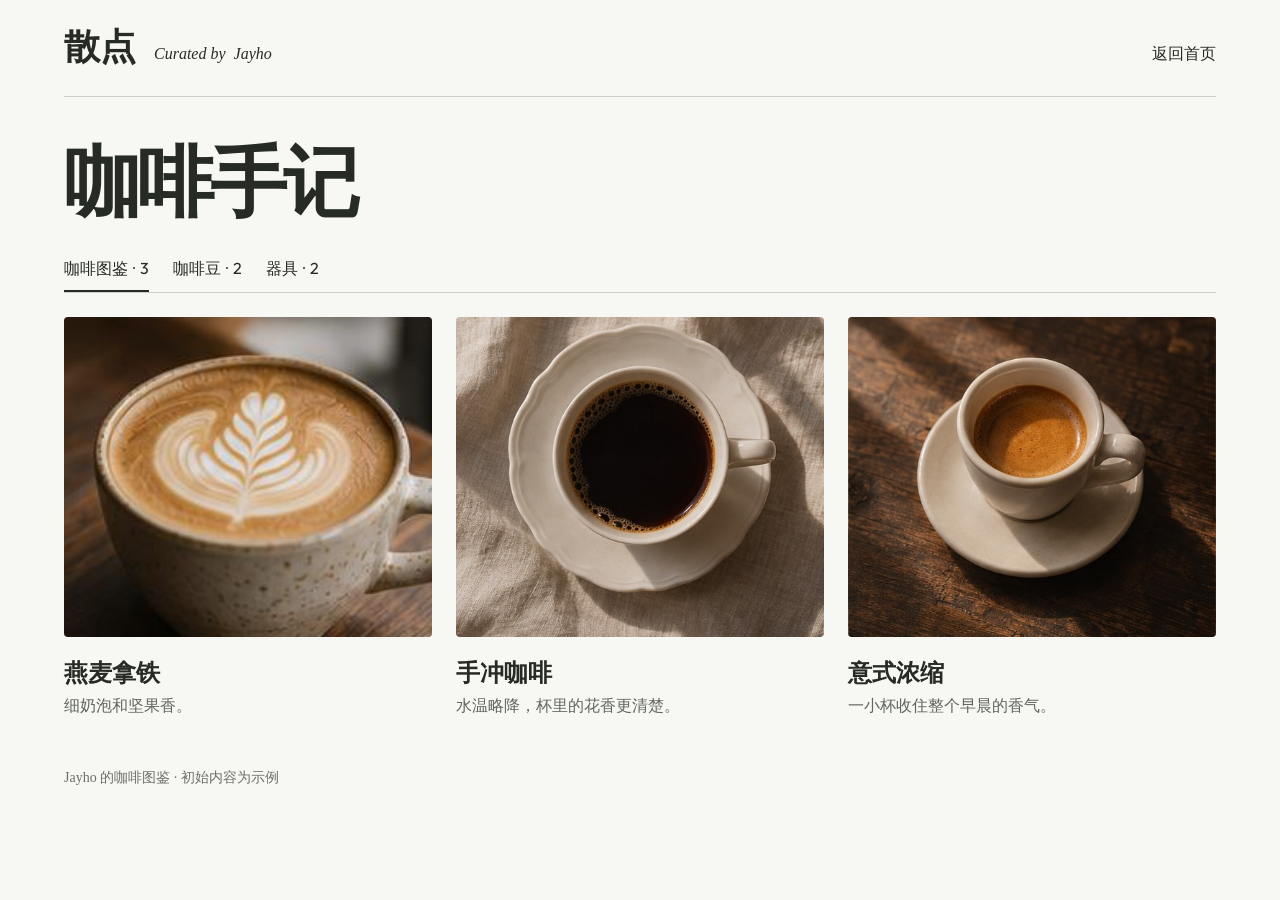
==== coffee.html @ 2f02123c "Publish 散点 visitor edition" ====
<!doctype html><html lang="zh-CN"><meta charset="utf-8"><meta name="viewport" content="width=device-width,initial-scale=1"><title>咖啡 · 散点</title><link rel="stylesheet" href="numbers.css"><link rel="stylesheet" href="journal.css">
<body class="shell"><header class="brand"><a href="index.html"><strong>散点</strong></a><i>Curated by &nbsp;Jayho</i><a href="index.html">返回首页</a></header><main><h1>咖啡手记</h1><nav class="tabs" id="tabs"></nav><section id="cards"></section></main><footer>Jayho 的咖啡图鉴 · 初始内容为示例</footer>
<script src="journal-data.js"></script><script src="site.js"></script><script>
const titles={drinks:'咖啡图鉴',beans:'咖啡豆',tools:'器具'};
function draw(){
 const [section,id]=location.hash.slice(1).split('/');
 const key=Object.hasOwn(titles,section)?section:'drinks';
 const items=[...journal[key]];
 if(key==='drinks')items.sort((a,b)=>b.date.localeCompare(a.date));
 const item=items.find(x=>x.id===id);
 tabs.innerHTML=Object.entries(titles).map(([k,title])=>'<a href="#'+k+'" aria-current="'+(key===k?'page':'false')+'">'+title+' · '+journal[k].length+'</a>').join('');
 function references(group){return (item[group]||[]).map(ref=>journal[group].find(x=>x.id===ref)).filter(Boolean).map(x=>'<a href="#'+group+'/'+esc(x.id)+'">'+esc(x.name)+'</a>').join('')}
 if(item){
 cards.innerHTML='<a href="#'+key+'">← '+titles[key]+'</a><article class="detail"><img src="'+esc(item.photo)+'.jpg" alt="'+esc(item.name)+'"><div><h2>'+esc(item.name)+'</h2><p>'+esc(item.note)+'</p>'+(key==='drinks'?'<p class="links">咖啡豆　'+references('beans')+'</p><p class="links">器具　'+references('tools')+'</p>':'')+'</div></article>';
 }else cards.innerHTML='<div class="tiles">'+items.map(x=>'<a class="tile" href="#'+key+'/'+esc(x.id)+'"><img src="'+esc(x.photo)+'.jpg" alt="'+esc(x.name)+'"><h2>'+esc(x.name)+'</h2><p>'+esc(x.note)+'</p></a>').join('')+'</div>';
}
addEventListener('hashchange',draw);draw();
</script></html>
---- numbers.css ----
/* Copyright 2021 The Outfit Project Authors (https://github.com/Outfitio/Outfit-Fonts)

This Font Software is licensed under the SIL Open Font License, Version 1.1.
This license is copied below, and is also available with a FAQ at:
https://scripts.sil.org/OFL


-----------------------------------------------------------
SIL OPEN FONT LICENSE Version 1.1 - 26 February 2007
-----------------------------------------------------------

PREAMBLE
The goals of the Open Font License (OFL) are to stimulate worldwide
development of collaborative font projects, to support the font creation
efforts of academic and linguistic communities, and to provide a free and
open framework in which fonts may be shared and improved in partnership
with others.

The OFL allows the licensed fonts to be used, studied, modified and
redistributed freely as long as they are not sold by themselves. The
fonts, including any derivative works, can be bundled, embedded, 
redistributed and/or sold with any software provided that any reserved
names are not used by derivative works. The fonts and derivatives,
however, cannot be released under any other type of license. The
requirement for fonts to remain under this license does not apply
to any document created using the fonts or their derivatives.

DEFINITIONS
"Font Software" refers to the set of files released by the Copyright
Holder(s) under this license and clearly marked as such. This may
include source files, build scripts and documentation.

"Reserved Font Name" refers to any names specified as such after the
copyright statement(s).

"Original Version" refers to the collection of Font Software components as
distributed by the Copyright Holder(s).

"Modified Version" refers to any derivative made by adding to, deleting,
or substituting -- in part or in whole -- any of the components of the
Original Version, by changing formats or by porting the Font Software to a
new environment.

"Author" refers to any designer, engineer, programmer, technical
writer or other person who contributed to the Font Software.

PERMISSION & CONDITIONS
Permission is hereby granted, free of charge, to any person obtaining
a copy of the Font Software, to use, study, copy, merge, embed, modify,
redistribute, and sell modified and unmodified copies of the Font
Software, subject to the following conditions:

1) Neither the Font Software nor any of its individual components,
in Original or Modified Versions, may be sold by itself.

2) Original or Modified Versions of the Font Software may be bundled,
redistributed and/or sold with any software, provided that each copy
contains the above copyright notice and this license. These can be
included either as stand-alone text files, human-readable headers or
in the appropriate machine-readable metadata fields within text or
binary files as long as those fields can be easily viewed by the user.

3) No Modified Version of the Font Software may use the Reserved Font
Name(s) unless explicit written permission is granted by the corresponding
Copyright Holder. This restriction only applies to the primary font name as
presented to the users.

4) The name(s) of the Copyright Holder(s) or the Author(s) of the Font
Software shall not be used to promote, endorse or advertise any
Modified Version, except to acknowledge the contribution(s) of the
Copyright Holder(s) and the Author(s) or with their explicit written
permission.

5) The Font Software, modified or unmodified, in part or in whole,
must be distributed entirely under this license, and must not be
distributed under any other license. The requirement for fonts to
remain under this license does not apply to any document created
using the Font Software.

TERMINATION
This license becomes null and void if any of the above conditions are
not met.

DISCLAIMER
THE FONT SOFTWARE IS PROVIDED "AS IS", WITHOUT WARRANTY OF ANY KIND,
EXPRESS OR IMPLIED, INCLUDING BUT NOT LIMITED TO ANY WARRANTIES OF
MERCHANTABILITY, FITNESS FOR A PARTICULAR PURPOSE AND NONINFRINGEMENT
OF COPYRIGHT, PATENT, TRADEMARK, OR OTHER RIGHT. IN NO EVENT SHALL THE
COPYRIGHT HOLDER BE LIABLE FOR ANY CLAIM, DAMAGES OR OTHER LIABILITY,
INCLUDING ANY GENERAL, SPECIAL, INDIRECT, INCIDENTAL, OR CONSEQUENTIAL
DAMAGES, WHETHER IN AN ACTION OF CONTRACT, TORT OR OTHERWISE, ARISING
FROM, OUT OF THE USE OR INABILITY TO USE THE FONT SOFTWARE OR FROM
OTHER DEALINGS IN THE FONT SOFTWARE.
 */
@font-face{font-family:JournalDigits;src:url([data-uri]) format('truetype');font-weight:100 549;font-style:normal;font-display:swap;unicode-range:U+0030-0039,U+002E,U+003A,U+2032-2033}
@font-face{font-family:JournalDigits;src:url([data-uri]) format('truetype');font-weight:550 900;font-style:normal;font-display:swap;unicode-range:U+0030-0039,U+002E,U+003A,U+2032-2033}
---- journal.css ----
*{box-sizing:border-box}
body{margin:0;color:#272b26;background:#f7f7f3;font:16px/1.55 JournalDigits,Georgia,"Songti SC",SimSun,serif}
.shell{max-width:1440px;width:90%;margin:auto}
.brand{display:flex;align-items:baseline;gap:18px;padding:20px 0;border-bottom:1px solid #cbcfc4}
.brand strong{font-size:36px}.brand i{font-size:16px}.brand a:last-child{margin-left:auto}
a{color:inherit;text-underline-offset:4px}.brand a,.tile{text-decoration:none}
h1{font:700 clamp(44px,6vw,84px)/1.1 JournalDigits,system-ui;margin:44px 0 18px;letter-spacing:-.05em}
button,select,input,textarea{font:inherit}button,select{cursor:pointer}
.tabs{display:flex;gap:24px;border-bottom:1px solid #cccfc7;margin:24px 0}
.tabs a{padding:8px 0;text-decoration:none}.tabs [aria-current="page"]{border-bottom:2px solid}
.tiles{display:grid;grid-template-columns:repeat(3,minmax(0,1fr));gap:24px}
.tile img,.detail img{width:100%;object-fit:cover;border-radius:4px}.tile img{aspect-ratio:1.15}.tile h2{margin:10px 0 2px}.tile p{margin:0;color:#61665f}
.detail{display:grid;grid-template-columns:1.2fr 1fr;gap:4vw;align-items:center;margin:24px 0}
.detail img{max-height:55vh}.links a{display:inline-block;margin-right:1em}
footer{margin:48px 0 18px;color:#6b7068;font-size:14px}.site-nav{display:flex;flex-wrap:wrap;gap:18px;font:15px JournalDigits,system-ui}.site-nav a{color:inherit;text-decoration:none}.site-nav a:hover{text-decoration:underline}
@media(max-width:720px){.tiles{grid-template-columns:repeat(2,minmax(0,1fr));gap:14px}.detail{grid-template-columns:1fr}.brand{gap:8px}.tile h2{font-size:20px}.tabs{gap:16px}}
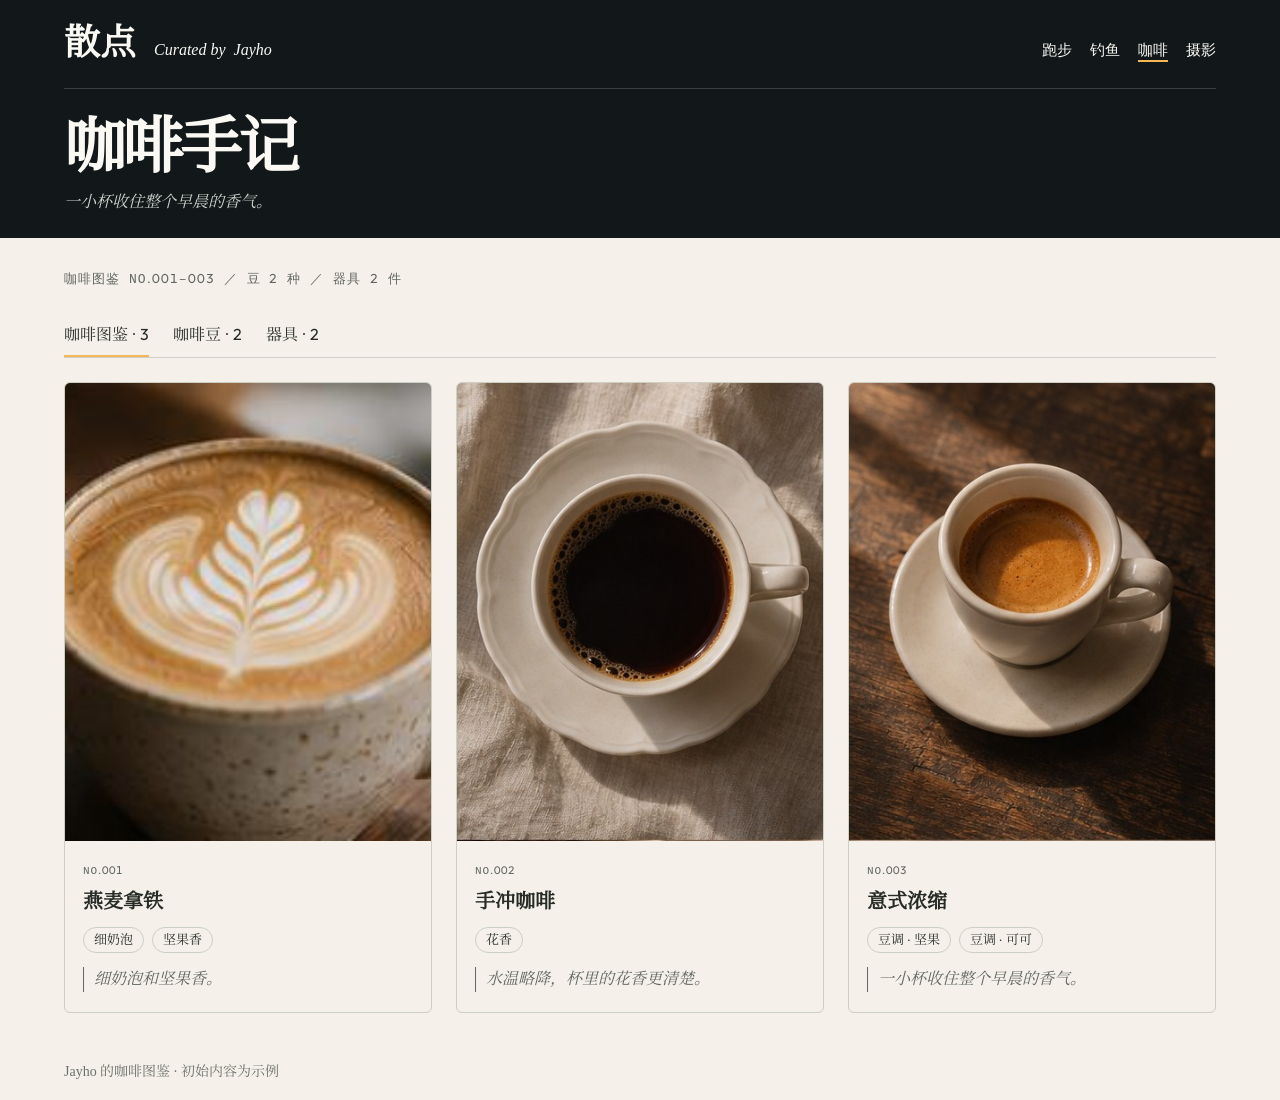
==== commit 4f265f27: "Refresh 散点 editorial pages, maps, and photography gallery" ====
--- a/coffee.html
+++ b/coffee.html
@@ -1,18 +1,72 @@
-<!doctype html><html lang="zh-CN"><meta charset="utf-8"><meta name="viewport" content="width=device-width,initial-scale=1"><title>咖啡 · 散点</title><link rel="stylesheet" href="numbers.css"><link rel="stylesheet" href="journal.css">
-<body class="shell"><header class="brand"><a href="index.html"><strong>散点</strong></a><i>Curated by &nbsp;Jayho</i><a href="index.html">返回首页</a></header><main><h1>咖啡手记</h1><nav class="tabs" id="tabs"></nav><section id="cards"></section></main><footer>Jayho 的咖啡图鉴 · 初始内容为示例</footer>
-<script src="journal-data.js"></script><script src="site.js"></script><script>
-const titles={drinks:'咖啡图鉴',beans:'咖啡豆',tools:'器具'};
-function draw(){
- const [section,id]=location.hash.slice(1).split('/');
- const key=Object.hasOwn(titles,section)?section:'drinks';
- const items=[...journal[key]];
- if(key==='drinks')items.sort((a,b)=>b.date.localeCompare(a.date));
- const item=items.find(x=>x.id===id);
- tabs.innerHTML=Object.entries(titles).map(([k,title])=>'<a href="#'+k+'" aria-current="'+(key===k?'page':'false')+'">'+title+' · '+journal[k].length+'</a>').join('');
- function references(group){return (item[group]||[]).map(ref=>journal[group].find(x=>x.id===ref)).filter(Boolean).map(x=>'<a href="#'+group+'/'+esc(x.id)+'">'+esc(x.name)+'</a>').join('')}
- if(item){
- cards.innerHTML='<a href="#'+key+'">← '+titles[key]+'</a><article class="detail"><img src="'+esc(item.photo)+'.jpg" alt="'+esc(item.name)+'"><div><h2>'+esc(item.name)+'</h2><p>'+esc(item.note)+'</p>'+(key==='drinks'?'<p class="links">咖啡豆　'+references('beans')+'</p><p class="links">器具　'+references('tools')+'</p>':'')+'</div></article>';
- }else cards.innerHTML='<div class="tiles">'+items.map(x=>'<a class="tile" href="#'+key+'/'+esc(x.id)+'"><img src="'+esc(x.photo)+'.jpg" alt="'+esc(x.name)+'"><h2>'+esc(x.name)+'</h2><p>'+esc(x.note)+'</p></a>').join('')+'</div>';
-}
-addEventListener('hashchange',draw);draw();
-</script></html>
+<!doctype html>
+<html lang="zh-CN">
+<head>
+<meta charset="utf-8"><meta name="viewport" content="width=device-width,initial-scale=1">
+<title>咖啡手记 · 散点</title>
+<link rel="stylesheet" href="numbers.css"><link rel="stylesheet" href="journal.css">
+<style>
+body[data-module="coffee"] {background:var(--coffee-paper,#f5f1ea)}
+.catalogue {padding-top:32px}
+.inventory,.specimen-index {font-family:var(--font-num-mono);font-variant-numeric:tabular-nums;letter-spacing:.08em}
+.inventory {font-size:13px;margin:0;color:var(--ink-soft)}
+.specimens {display:grid;grid-template-columns:repeat(3,minmax(0,1fr));gap:24px}
+.specimen {display:block;color:inherit;text-decoration:none;overflow:hidden;border:1px solid var(--line);border-radius:6px;transition:transform .3s cubic-bezier(.22,.61,.36,1),box-shadow .3s}
+.specimen-image {display:block;overflow:hidden;aspect-ratio:4/5}
+.specimen-image img,.specimen-detail img {display:block;width:100%;height:100%;object-fit:cover}
+.specimen img {transition:transform .3s cubic-bezier(.22,.61,.36,1)}
+.specimen:hover,.specimen:focus-visible {transform:translateY(-4px);box-shadow:0 8px 24px rgba(39,43,38,.08)}
+.specimen:hover img {transform:scale(1.02)}
+.specimen-text {display:block;padding:16px 18px 20px}
+.specimen-index {font-size:11px;color:var(--ink-soft)}
+.specimen h3 {margin:4px 0 10px;font-size:20px}
+.tags,.related {display:flex;align-items:baseline;flex-wrap:wrap;gap:8px}
+.tasting-note {font-style:italic;color:var(--ink-soft);margin:14px 0 0;padding-left:10px;border-left:1px solid var(--ink-soft)}
+.specimen-detail {display:grid;grid-template-columns:minmax(0,1fr) minmax(0,1fr);align-items:center;gap:clamp(24px,5vw,96px);margin:24px 0}
+.specimen-detail img {aspect-ratio:4/5;border-radius:6px;max-height:65vh}
+.specimen-detail h2 {margin:8px 0 14px}.related {font-size:13px;margin:18px 0 0}
+@media(max-width:720px){.specimens{grid-template-columns:repeat(2,minmax(0,1fr));gap:14px}.specimen-text{padding:12px}.specimen-detail{grid-template-columns:1fr}}
+@media(max-width:440px){.specimens{grid-template-columns:1fr}}
+@media(prefers-reduced-motion:reduce){.specimen,.specimen img{transition:none}.specimen:hover,.specimen:focus-visible,.specimen:hover img{transform:none}}
+</style>
+</head>
+<body data-module="coffee">
+<header class="module-header"><div class="shell">
+<div class="brand"><a href="index.html"><strong>散点</strong></a><i>Curated by &nbsp;Jayho</i>
+<nav class="site-nav" aria-label="栏目"><a href="running.html">跑步</a><a href="fishing.html">钓鱼</a><a href="coffee.html" aria-current="page">咖啡</a><a href="photography.html">摄影</a></nav></div>
+<div class="module-intro"><h1>咖啡手记</h1><p><i>一小杯收住整个早晨的香气。</i></p></div>
+</div></header>
+<main class="shell catalogue"><p class="inventory" id="inventory"></p>
+<nav class="tabs" id="tabs" aria-label="咖啡分类"></nav><section id="cards" aria-label="馆藏"></section>
+<footer>Jayho 的咖啡图鉴 · 初始内容为示例</footer></main>
+<script src="journal-data.js"></script><script src="site.js"></script><script>
+const titles = {drinks:'咖啡图鉴', beans:'咖啡豆', tools:'器具'};
+const pad = n => String(n).padStart(3,'0');
+const total = journal.drinks.length;
+document.getElementById('inventory').textContent = '咖啡图鉴 '+(total?'NO.001–'+pad(total):'0 款')+' ／ 豆 '+journal.beans.length+' 种 ／ 器具 '+journal.tools.length+' 件';
+function draw() {
+  const [section,id] = location.hash.slice(1).split('/');
+  const key = Object.hasOwn(titles,section) ? section : 'drinks';
+  const items = [...journal[key]];
+  if(key==='drinks') items.sort((a,b)=>b.date.localeCompare(a.date));
+  const item = items.find(x=>encodeURIComponent(x.id)===id);
+  const url = (group,x) => '#'+group+'/'+encodeURIComponent(x.id);
+  const picture = x => '<img loading="lazy" decoding="async" src="'+esc(x.photo)+'.jpg" alt="'+esc(x.name)+'">';
+  const note = x => x.note ? '<p class="tasting-note">'+esc(x.note)+'</p>' : '';
+  const tags = x => (x.tags||[]).map(tag=>'<span class="chip">'+esc(tag)+'</span>').join('');
+  const number = x => '<span class="specimen-index">NO.'+pad(journal[key].indexOf(x)+1)+'</span>';
+  document.getElementById('tabs').innerHTML = Object.entries(titles).map(([k,title])=>
+    '<a href="#'+k+'" aria-current="'+(key===k?'page':'false')+'">'+title+' · '+journal[k].length+'</a>').join('');
+  const cards = document.getElementById('cards');
+  if(item) {
+    const references = group => {
+      const refs = (item[group]||[]).map(id=>journal[group].find(x=>x.id===id)).filter(Boolean);
+      return refs.length ? '<p class="related">'+titles[group]+' '+refs.map(x=>'<a href="'+esc(url(group,x))+'">'+esc(x.name)+'</a>').join('')+'</p>' : '';
+    };
+    cards.innerHTML = '<a href="#'+key+'">← '+titles[key]+'</a><article class="specimen-detail">'+picture(item)+'<div>'+number(item)+'<h2>'+esc(item.name)+'</h2><div class="tags">'+tags(item)+'</div>'+note(item)+references('beans')+references('tools')+'</div></article>';
+    return;
+  }
+  cards.innerHTML = '<div class="specimens">'+items.map(x=>
+    '<a class="specimen" href="'+esc(url(key,x))+'"><div class="specimen-image">'+picture(x)+'</div><div class="specimen-text">'+number(x)+'<h3>'+esc(x.name)+'</h3><div class="tags">'+tags(x)+'</div>'+note(x)+'</div></a>').join('')+'</div>';
+}
+addEventListener('hashchange',draw);draw();
+</script></body></html>
--- a/numbers.css
+++ b/numbers.css
@@ -92,5 +92,143 @@
 FROM, OUT OF THE USE OR INABILITY TO USE THE FONT SOFTWARE OR FROM
 OTHER DEALINGS IN THE FONT SOFTWARE.
  */
-@font-face{font-family:JournalDigits;src:url([data-uri]) format('truetype');font-weight:100 549;font-style:normal;font-display:swap;unicode-range:U+0030-0039,U+002E,U+003A,U+2032-2033}
-@font-face{font-family:JournalDigits;src:url([data-uri]) format('truetype');font-weight:550 900;font-style:normal;font-display:swap;unicode-range:U+0030-0039,U+002E,U+003A,U+2032-2033}
+
+/* Copyright 2017-2022 Adobe (http://www.adobe.com/), with Reserved Font
+Name 'Source'. Source is a trademark of Adobe in the United States
+and/or other countries.
+
+This Font Software is licensed under the SIL Open Font License,
+Version 1.1.
+
+This license is copied below, and is also available with a FAQ at:
+http://scripts.sil.org/OFL
+
+-----------------------------------------------------------
+SIL OPEN FONT LICENSE Version 1.1 - 26 February 2007
+-----------------------------------------------------------
+
+PREAMBLE
+The goals of the Open Font License (OFL) are to stimulate worldwide
+development of collaborative font projects, to support the font
+creation efforts of academic and linguistic communities, and to
+provide a free and open framework in which fonts may be shared and
+improved in partnership with others.
+
+The OFL allows the licensed fonts to be used, studied, modified and
+redistributed freely as long as they are not sold by themselves. The
+fonts, including any derivative works, can be bundled, embedded,
+redistributed and/or sold with any software provided that any reserved
+names are not used by derivative works. The fonts and derivatives,
+however, cannot be released under any other type of license. The
+requirement for fonts to remain under this license does not apply to
+any document created using the fonts or their derivatives.
+
+DEFINITIONS
+"Font Software" refers to the set of files released by the Copyright
+Holder(s) under this license and clearly marked as such. This may
+include source files, build scripts and documentation.
+
+"Reserved Font Name" refers to any names specified as such after the
+copyright statement(s).
+
+"Original Version" refers to the collection of Font Software
+components as distributed by the Copyright Holder(s).
+
+"Modified Version" refers to any derivative made by adding to,
+deleting, or substituting -- in part or in whole -- any of the
+components of the Original Version, by changing formats or by porting
+the Font Software to a new environment.
+
+"Author" refers to any designer, engineer, programmer, technical
+writer or other person who contributed to the Font Software.
+
+PERMISSION & CONDITIONS
+Permission is hereby granted, free of charge, to any person obtaining
+a copy of the Font Software, to use, study, copy, merge, embed,
+modify, redistribute, and sell modified and unmodified copies of the
+Font Software, subject to the following conditions:
+
+1) Neither the Font Software nor any of its individual components, in
+Original or Modified Versions, may be sold by itself.
+
+2) Original or Modified Versions of the Font Software may be bundled,
+redistributed and/or sold with any software, provided that each copy
+contains the above copyright notice and this license. These can be
+included either as stand-alone text files, human-readable headers or
+in the appropriate machine-readable metadata fields within text or
+binary files as long as those fields can be easily viewed by the user.
+
+3) No Modified Version of the Font Software may use the Reserved Font
+Name(s) unless explicit written permission is granted by the
+corresponding Copyright Holder. This restriction only applies to the
+primary font name as presented to the users.
+
+4) The name(s) of the Copyright Holder(s) or the Author(s) of the Font
+Software shall not be used to promote, endorse or advertise any
+Modified Version, except to acknowledge the contribution(s) of the
+Copyright Holder(s) and the Author(s) or with their explicit written
+permission.
+
+5) The Font Software, modified or unmodified, in part or in whole,
+must be distributed entirely under this license, and must not be
+distributed under any other license. The requirement for fonts to
+remain under this license does not apply to any document created using
+the Font Software.
+
+TERMINATION
+This license becomes null and void if any of the above conditions are
+not met.
+
+DISCLAIMER
+THE FONT SOFTWARE IS PROVIDED "AS IS", WITHOUT WARRANTY OF ANY KIND,
+EXPRESS OR IMPLIED, INCLUDING BUT NOT LIMITED TO ANY WARRANTIES OF
+MERCHANTABILITY, FITNESS FOR A PARTICULAR PURPOSE AND NONINFRINGEMENT
+OF COPYRIGHT, PATENT, TRADEMARK, OR OTHER RIGHT. IN NO EVENT SHALL THE
+COPYRIGHT HOLDER BE LIABLE FOR ANY CLAIM, DAMAGES OR OTHER LIABILITY,
+INCLUDING ANY GENERAL, SPECIAL, INDIRECT, INCIDENTAL, OR CONSEQUENTIAL
+DAMAGES, WHETHER IN AN ACTION OF CONTRACT, TORT OR OTHERWISE, ARISING
+FROM, OUT OF THE USE OR INABILITY TO USE THE FONT SOFTWARE OR FROM
+OTHER DEALINGS IN THE FONT SOFTWARE.
+*/
+
+@font-face {
+  font-family: "Sandian Serif";
+  unicode-range: U+3000-3001,U+300C-300D,U+4E00,U+4E03,U+4E07-4E0A,U+4E0D-4E0E,U+4E13,U+4E16,U+4E18,U+4E1A,U+4E24,U+4E2A,U+4E2D,U+4E30,U+4E32,U+4E34,U+4E39,U+4E3B,U+4E3D-4E3E,U+4E43,U+4E49,U+4E4B-4E4C,U+4E50,U+4E5D,U+4E5F,U+4E61,U+4E66,U+4E8C,U+4E91-4E92,U+4E94-4E95,U+4E9A,U+4EA4,U+4EA7,U+4EAC-4EAD,U+4EB2,U+4EBA,U+4EC1,U+4EC5,U+4ECB,U+4ECD-4ECE,U+4ED1,U+4ED3-4ED5,U+4ED9,U+4EE3-4EE5,U+4EEA,U+4EF6-4EF7,U+4EFB,U+4EFD,U+4F17-4F18,U+4F1A,U+4F46,U+4F4D,U+4F4F,U+4F53,U+4F55,U+4F5B,U+4F7F,U+4F8B,U+4F9B,U+4FA7-4FA8,U+4FAF,U+4FBF,U+4FC4,U+4FDD,U+4FE1,U+5012,U+503C,U+5047,U+504F,U+505A,U+505C,U+50B2,U+50CF,U+5112,U+513F,U+5141,U+5143,U+5148-5149,U+514B,U+5151,U+515A,U+515C,U+5165,U+5168,U+516B-516D,U+5170-5171,U+5173-5174,U+5176-5178,U+5185,U+5188,U+518C,U+5199,U+519B-519C,U+51A0,U+51AF,U+51B2,U+51B7,U+51C9,U+51CC,U+51E0,U+51E4,U+51EF-51F0,U+51FA-51FB,U+5200,U+5206-5207,U+5212,U+5217-521B,U+521D,U+5229,U+522B,U+5272,U+529F-52A0,U+52A8,U+52C7,U+5316,U+533A,U+5341,U+5343,U+5347,U+534A,U+534F,U+5353,U+5355,U+5357,U+535A,U+5360-5362,U+536B,U+5382,U+5385,U+539A,U+539D,U+539F,U+53A2,U+53BF,U+53C2,U+53C9-53CC,U+53D1,U+53D6,U+53D8,U+53E0,U+53E3-53E5,U+53EA,U+53EF-53F0,U+53F3,U+53F6-53F7,U+5404,U+5408-5409,U+540D-540E,U+5411,U+541B,U+541F,U+542B,U+542F,U+5434,U+5438,U+543E,U+5458,U+5468,U+5473,U+547C,U+54C1,U+5510,U+552E-552F,U+5546,U+5584,U+559C,U+5609,U+5634,U+5668,U+56DB,U+56DE,U+56ED,U+56F0,U+56F4,U+56FD,U+5703,U+5706,U+5708,U+571F,U+5723,U+5728,U+5733,U+573A,U+5742,U+5747,U+574A,U+5750-5751,U+5757,U+575B,U+575D-575F,U+5761,U+576A,U+5775,U+5784-5785,U+578B,U+579E,U+57B1,U+57B5,U+57C2-57C3,U+57CE,U+57D4-57D5,U+57DF-57E0,U+57ED,U+57FA,U+5802,U+5821,U+5824,U+5854,U+5858,U+585E,U+586B,U+5883,U+5885,U+5893,U+5898-5899,U+589E,U+58A8-58A9,U+58C1,U+58D1,U+58F6,U+58F9,U+5904,U+5907,U+590D,U+590F,U+5916,U+5927,U+592A,U+5931,U+5934,U+5937,U+5947,U+594B,U+594E,U+5954,U+5965,U+597D,U+5982,U+59CB,U+59DA,U+59DC,U+5A01,U+5A46,U+5B50,U+5B54,U+5B57-5B59,U+5B5D,U+5B5F,U+5B66,U+5B81,U+5B85,U+5B89,U+5B8B-5B8C,U+5B8F,U+5B97-5B98,U+5B9A,U+5B9C-5B9E,U+5BA1,U+5BA4,U+5BA6,U+5BAB,U+5BB6,U+5BB9,U+5BBD,U+5BBF,U+5BC6,U+5BCC,U+5BD3,U+5BE8,U+5BEE,U+5BF9-5BFA,U+5BFC,U+5BFF,U+5C0A,U+5C0F,U+5C11,U+5C16,U+5C1A,U+5C24,U+5C31,U+5C3C,U+5C3E,U+5C40,U+5C42,U+5C45,U+5C4F,U+5C5E,U+5C71,U+5C7F,U+5C90,U+5C97,U+5C9B,U+5CA9,U+5CAB,U+5CAD,U+5CB1,U+5CB3,U+5CE1,U+5CE4-5CE6,U+5CE8,U+5CEA,U+5CF0,U+5D07,U+5D0E,U+5D14,U+5D29,U+5D4B,U+5D58,U+5DCD,U+5DDD-5DDE,U+5DE2,U+5DE5-5DE6,U+5DEB,U+5DF4,U+5DF7,U+5E02-5E03,U+5E26,U+5E2E,U+5E38,U+5E45,U+5E55,U+5E72-5E73,U+5E76,U+5E7F,U+5E84,U+5E86,U+5E8F,U+5E93-5E95,U+5E97,U+5E99,U+5E9C,U+5EA6-5EA7,U+5EAD,U+5EB5,U+5EB7,U+5ECA,U+5ED6,U+5EDF,U+5EEA,U+5EF6-5EF7,U+5EFA,U+5F03-5F04,U+5F0F,U+5F15,U+5F25,U+5F2F,U+5F31,U+5F3A,U+5F52,U+5F55,U+5F62,U+5F6D,U+5F7C,U+5F81,U+5F84-5F85,U+5F8B-5F8C,U+5F90,U+5FAE,U+5FB7,U+5FC3,U+5FC5,U+5FD7,U+5FE0,U+5FEB,U+6001,U+601D,U+6021,U+6027,U+603B,U+604B,U+6069,U+606F,U+60A6,U+60C5,U+60E0,U+610F,U+611F,U+6162,U+61D2,U+6210-6211,U+6216,U+621A,U+6237,U+623F-6240,U+624B,U+624D,U+6253,U+6269,U+626C,U+6276,U+627E-627F,U+6298,U+62A5,U+62C6,U+62D4,U+62DB-62DC,U+62DF,U+62E5,U+62E9,U+62EC,U+62F1,U+62FC,U+6301,U+6309,U+6324,U+632F,U+6362,U+636E,U+6377,U+638C,U+6392,U+63A2,U+63A5,U+63A7-63A9,U+63CF-63D0,U+63E1,U+644A,U+6458,U+652F,U+6536,U+6539,U+653E-653F,U+6548,U+6556,U+6559,U+6562,U+6566,U+6574,U+6587,U+6597,U+659C,U+65AD,U+65B0,U+65B9,U+65BD,U+65D7,U+65E0,U+65E2,U+65E5,U+65E7,U+65E9,U+65ED,U+65F6,U+65FA,U+6606,U+660C,U+660E,U+6613,U+6619,U+661F-6620,U+6625,U+662F,U+663E,U+664B,U+6653,U+665F,U+666E-666F,U+6676,U+6682,U+6696,U+66D9,U+66F2,U+66F4,U+66F9,U+66FE-6700,U+6709,U+671B,U+671D,U+671F,U+6728,U+672A,U+6731,U+673A,U+6742-6743,U+6746,U+6749,U+674E-6751,U+675C,U+675F-6761,U+6765,U+6768,U+676D,U+676F-6771,U+677E-677F,U+6781,U+6784,U+6795,U+6797,U+679D,U+67A3,U+67AB,U+67B6,U+67C4,U+67CF,U+67D1,U+67D3,U+67DC,U+67E5,U+67EF,U+67F1,U+67F3,U+6807-6808,U+680F,U+6811,U+6837,U+683C,U+6842-6843,U+6846,U+6848,U+684C,U+6850,U+6854,U+6863,U+6865,U+6881,U+6885,U+6893,U+68A7-68A8,U+68AF,U+68E0,U+68FA,U+6906,U+693F,U+6944,U+695A,U+697B-697C,U+6995,U+699C,U+69B4,U+69CE,U+69D0,U+6A1F,U+6A21,U+6A2A,U+6A58,U+6A61,U+6A71,U+6A80,U+6B22,U+6B27,U+6B3E,U+6B62-6B64,U+6B66-6B67,U+6BB5,U+6BCF,U+6BD4,U+6BDB,U+6C11,U+6C14,U+6C38,U+6C40,U+6C47,U+6C49,U+6C55,U+6C5F-6C60,U+6C64,U+6C76,U+6C7D-6C7E,U+6C81,U+6C88,U+6C99,U+6C9B,U+6C9F,U+6CA1,U+6CA7,U+6CB3,U+6CB9,U+6CBD,U+6CBF,U+6CC9-6CCA,U+6CD5,U+6CE2,U+6CE8,U+6CEE,U+6CF0,U+6CFD,U+6D0B,U+6D11,U+6D17,U+6D1B,U+6D1E,U+6D25,U+6D2A,U+6D32,U+6D3B,U+6D3D,U+6D41,U+6D45,U+6D4E,U+6D53,U+6D66,U+6D6E,U+6D77,U+6D82,U+6DA6,U+6DB5,U+6DB8,U+6DD8,U+6DE1,U+6DF1,U+6DF7,U+6E10,U+6E14,U+6E21,U+6E29,U+6E2F,U+6E32,U+6E38,U+6E44,U+6E58,U+6E6F,U+6E7E,U+6E90,U+6EAA,U+6EAF,U+6ED1,U+6EDA,U+6EE1,U+6EE4-6EE5,U+6EE8-6EE9,U+6F02,U+6F08,U+6F14,U+6F33,U+6F58,U+6F6D-6F6E,U+6F7C,U+6F84,U+6F8E,U+6F9C,U+6FB3,U+6FC0,U+6FC2,U+6FD1,U+6FF1,U+7011,U+701B,U+706B,U+706F,U+7075-7076,U+7089,U+70AC,U+70B3,U+70C8,U+70D8,U+70E7,U+70ED,U+70F9,U+7119,U+7167,U+716E,U+718A,U+71CE,U+7231,U+7247-7248,U+724C,U+725B,U+7281,U+72B6,U+72EC,U+72EE,U+7334,U+7387,U+7389,U+738B,U+73AF-73B0,U+73CD,U+73E0,U+73E9,U+7405-7406,U+7409,U+742F,U+7434,U+745E,U+74A7,U+74DC,U+74E6,U+74F6,U+7518,U+751F,U+7528,U+752C,U+7530,U+7532,U+7535,U+753B,U+754C,U+7554,U+7559,U+7565,U+7572,U+767B,U+767D-767E,U+768B,U+76AE,U+76CA,U+76D6,U+76D8,U+76DB,U+76EE,U+76F4,U+76F8,U+7701,U+7709,U+770B,U+771F-7720,U+7740,U+77ED,U+77F3,U+7801,U+7840,U+784B,U+784E,U+7855,U+786E,U+788E,U+7891,U+78A7,U+78B4,U+78BE,U+78CA,U+78DC,U+78E8,U+78F9,U+793A,U+793C,U+793E,U+7949,U+7956,U+7960,U+7965,U+7981,U+7984-7985,U+798F,U+79A7,U+79B9,U+79BB,U+79BE,U+79C0,U+79CB,U+79D2,U+79EF-79F0,U+79FB,U+7A33,U+7A74,U+7A7A,U+7A91,U+7A9F,U+7ACB,U+7AD6,U+7AD9,U+7AE0,U+7AE5,U+7AEF,U+7AF9,U+7B0F,U+7B14,U+7B26,U+7B2C,U+7B3C,U+7B49,U+7B51,U+7B56,U+7B5B,U+7B71,U+7B7E,U+7B97,U+7BAC-7BAD,U+7BB1,U+7BC1,U+7C73,U+7C7B,U+7C89,U+7C97,U+7CA4,U+7CD6,U+7CD9,U+7CFB,U+7D22,U+7D2B,U+7D2F,U+7EA2,U+7EA7,U+7EAC,U+7EB8,U+7EBF,U+7EC4,U+7EC8,U+7ECD,U+7ECF,U+7ED3,U+7ED8-7ED9,U+7EDD,U+7EDF,U+7EE3,U+7EF4,U+7EFF-7F00,U+7F06,U+7F13,U+7F16,U+7F29,U+7F51,U+7F55,U+7F57,U+7F69,U+7F6E,U+7F8A,U+7F8E,U+7FA4,U+7FC1,U+7FD4,U+7FD8,U+7FE0,U+7FFB-7FFC,U+8001,U+8005,U+8042,U+8054,U+8056,U+805A,U+8096,U+80A5,U+80CC,U+80DC,U+80E1,U+80FD,U+811A,U+817F,U+81EA,U+81F4,U+8212,U+821F,U+822A,U+8239,U+826F,U+8272,U+827A,U+8282,U+828B,U+8299,U+829D,U+82B1,U+82B9,U+82CD-82CF,U+82D1,U+82D7,U+82E5-82E6,U+82F1,U+8303,U+8335-8336,U+8339,U+8346,U+8349,U+8354,U+8361,U+8363,U+836B,U+836F,U+8377,U+837B,U+8386,U+8392,U+839E,U+83B1-83B2,U+83B7,U+83D6,U+83DC,U+8403,U+8427,U+8429,U+8431,U+843D,U+845B,U+8463,U+848B,U+84B2,U+84B8,U+84C9,U+84EC,U+84FC,U+8517,U+8521,U+8549,U+856D,U+8587,U+859B,U+85CF,U+85E4,U+85FB,U+864E,U+8679,U+86C7,U+8702,U+878D,U+87BA,U+87F9,U+884C,U+8857,U+8865,U+8868,U+886C,U+88C1,U+88C5,U+88F3,U+88F8,U+897F,U+8981,U+8986,U+89C1-89C2,U+89C4,U+89C6,U+89C8-89C9,U+89D2,U+89E3,U+8A00,U+8BA1,U+8BA4,U+8BA9,U+8BAE,U+8BB0,U+8BB2,U+8BB8,U+8BBE,U+8BC1,U+8BCD,U+8BE5-8BE6,U+8BED,U+8C03,U+8C22,U+8C26,U+8C2F,U+8C37,U+8C46,U+8C61,U+8C6A,U+8D1F,U+8D24-8D28,U+8D35,U+8D56,U+8D64,U+8D70,U+8D76,U+8D85,U+8D8A,U+8DC3,U+8DDD,U+8DEF,U+8DF3,U+8EAB,U+8F66,U+8F68,U+8F6C,U+8F7D,U+8F85,U+8F89,U+8F8B,U+8F91,U+8FB0,U+8FC7,U+8FCE,U+8FD0-8FD1,U+8FD4,U+8FD9,U+8FDB-8FDC,U+8FDE,U+8FF9,U+9000,U+9002,U+9009,U+900F,U+9014,U+901A,U+901F,U+9022,U+9053,U+906E,U+9091,U+90CA,U+90D1,U+90E8,U+90ED,U+90FD,U+914D,U+9189,U+91C7,U+91CE-91CF,U+91D1,U+9274,U+92EA,U+949F,U+94A9,U+94B3,U+94F6,U+94FA,U+950B,U+9510,U+9521,U+9525-9526,U+952E,U+9547,U+955C,U+9577,U+957F,U+95E8,U+95ED,U+95F4,U+95FD,U+961C,U+9633,U+9635-9636,U+9640,U+9644-9646,U+9648,U+964D,U+9650,U+9662,U+9664,U+966A,U+9676-9677,U+9686,U+968F,U+9694,U+96A7,U+96C1,U+96C6,U+96E8,U+96EA,U+9700,U+971E,U+9752,U+9759,U+975E,U+978D,U+97F3,U+982D,U+9875-9876,U+9879-987B,U+9890-9891,U+9898,U+989C,U+98DE,U+996E,U+9970-9971,U+9986,U+9996,U+9A6C,U+9A7F,U+9A8C,U+9A8F,U+9A91,U+9AD8,U+9B3C,U+9B41,U+9CA4,U+9CAB,U+9CCC,U+9E1F,U+9E21-9E22,U+9E2D,U+9E3F,U+9E45,U+9E64,U+9E6B,U+9E6D,U+9E92,U+9E9F,U+9EC4,U+9ECE,U+9ED1,U+9ED8,U+9F13,U+9F3B,U+9F50,U+9F99,U+FF08-FF09,U+FF0F,U+FF1A-FF1B;
+  src: url("sandian-serif.woff2") format("woff2");
+  font-weight: 400;
+  font-display: swap;
+}
+
+@font-face {
+  font-family: Outfit;
+  src: url("outfit-regular.woff2") format("woff2");
+  font-weight: 100 549;
+  font-display: swap;
+  unicode-range: U+002E, U+0030-0039, U+003A;
+}
+
+@font-face {
+  font-family: Outfit;
+  src: url("outfit-semibold.woff2") format("woff2");
+  font-weight: 550 900;
+  font-display: swap;
+  unicode-range: U+002E, U+0030-0039, U+003A;
+}
+
+@font-face {
+  font-family: JournalDigits;
+  src: url("outfit-regular.woff2") format("woff2");
+  font-weight: 100 549;
+  font-display: swap;
+  unicode-range: U+002E, U+0030-0039, U+003A;
+}
+
+@font-face {
+  font-family: JournalDigits;
+  src: url("outfit-semibold.woff2") format("woff2");
+  font-weight: 550 900;
+  font-display: swap;
+  unicode-range: U+002E, U+0030-0039, U+003A;
+}
+
+@font-face{font-family:"Sandian Serif";src:url("sandian-cover.woff2") format("woff2");font-display:swap;font-weight:400;unicode-range:U+3002,U+4E0B,U+4E1C,U+4E3A,U+4E86,U+4E8E,U+4EAE,U+4F5C,U+5230,U+5236,U+524D,U+529B,U+5317,U+534E,U+540C,U+548C,U+5496,U+5561,U+56FE,U+5730,U+575A,U+5929,U+5976,U+5C55,U+5CB8,U+5DF2,U+5E74,U+5F00,U+5F20,U+5F53,U+5F71,U+62CD,U+62FF,U+6307,U+6444,U+64AD,U+6563,U+6570,U+6668,U+6708,U+672C,U+679C,U+6B21,U+6B65,U+6C34,U+6CE1,U+6D4B,U+6E05,U+6E56,U+70B9,U+71D5,U+7684,U+79CD,U+7A0B,U+7EC3,U+7EC6,U+82A6,U+82C7,U+8425,U+8BAD,U+8D77,U+8D81,U+8DD1,U+8FB9,U+8FBE,U+91CC,U+91CD,U+9493,U+94B1,U+94C1,U+96FE,U+9762,U+9884,U+98CE,U+9999,U+9C7C,U+9EA6,U+FF0C}
--- a/journal.css
+++ b/journal.css
@@ -14,3 +14,52 @@
 .detail img{max-height:55vh}.links a{display:inline-block;margin-right:1em}
 footer{margin:48px 0 18px;color:#6b7068;font-size:14px}.site-nav{display:flex;flex-wrap:wrap;gap:18px;font:15px JournalDigits,system-ui}.site-nav a{color:inherit;text-decoration:none}.site-nav a:hover{text-decoration:underline}
 @media(max-width:720px){.tiles{grid-template-columns:repeat(2,minmax(0,1fr));gap:14px}.detail{grid-template-columns:1fr}.brand{gap:8px}.tile h2{font-size:20px}.tabs{gap:16px}}
+:root {
+  --paper:#f7f7f3; --ink:#272b26; --ink-soft:#61665f; --ink-faint:#6b7068;
+  --line:#cbcfc4; --night:#12181a; --night-ink:#faf9f4; --gold:#f4b657;
+  --gold-deep:#ffe1b0; --coffee-paper:#f5f1ea; --radius:6px;
+  --font-serif:JournalDigits,Georgia,"Sandian Serif","Source Han Serif SC","Songti SC",SimSun,serif;
+  --font-num:Outfit,JournalDigits,system-ui,sans-serif; --font-num-mono:Outfit,ui-monospace,monospace;
+  --display:clamp(44px,6vw,84px); --h1:clamp(38px,4.8vw,82px); --h2:clamp(24px,2.4vw,36px);
+  --metric-lg:clamp(22px,2.05vw,36px); --note:13px; --micro:11px;
+  --ease:cubic-bezier(.22,.61,.36,1);
+}
+body {background:var(--paper);color:var(--ink);font-family:var(--font-serif)}
+.module-header {background:var(--night);color:var(--night-ink);min-height:clamp(160px,24vh,280px)}
+.module-header h1 {font:700 var(--h1)/1.12 var(--font-serif);letter-spacing:-.05em}
+.module-header p {font-style:italic}
+.site-nav a[aria-current=page],.tabs [aria-current=page] {border-bottom:2px solid var(--gold)}
+.site-nav a:hover {color:inherit;text-decoration-color:var(--gold)}
+.chip {display:inline-block;border:1px solid var(--line);border-radius:999px;padding:2px 10px;font-size:var(--note)}
+.chip:hover {border-color:var(--gold)}
+.tile img,.detail img {border-radius:var(--radius)}
+.tile img {aspect-ratio:4/5}
+table,.metrics,.axis,.kpis {font-family:var(--font-num);font-variant-numeric:tabular-nums}
+:focus-visible {outline:2px solid var(--gold);outline-offset:3px}
+@media(prefers-reduced-motion:no-preference){
+ .tile {transition:transform .3s var(--ease),box-shadow .3s var(--ease)}
+ .tile:hover {transform:translateY(-4px);box-shadow:0 8px 24px rgba(39,43,38,.08)}
+ @keyframes journal-enter {from{opacity:0;transform:translateY(8px)}to{opacity:1;transform:none}}
+ .module-header,.monthly-head,.reports,.gallery,.tiles {animation:journal-enter .3s var(--ease) both}
+ .reports,.tiles {animation-delay:60ms}
+}
+@media(prefers-reduced-motion:reduce){*,*::before,*::after{animation:none!important;transition:none!important;scroll-behavior:auto!important}}
+body[data-module=run-detail]{background:var(--paper);color:var(--ink)}
+[data-module=run-detail] header{background:var(--night);color:var(--night-ink)}
+[data-module=run-detail] .panel,[data-module=run-detail] thead{background:var(--paper);border-color:var(--line);border-radius:6px}
+[data-module=run-detail] :is(h1 small,th,.kpis dt,.hint,.axis,.rangeLabels span,.kpis dd small,.nodata){color:var(--ink-soft)}
+[data-module=run-detail] :is(th,td){border-color:var(--line)}
+[data-module=run-detail] :is(.toolbar button){background:var(--paper);color:var(--ink);border-color:var(--line)}
+[data-module=run-detail] .toolbar button[aria-pressed=true]{border-color:var(--gold);background:var(--gold-deep)}
+[data-module=run-detail] .ramp{background:linear-gradient(90deg,var(--line),#a89b6e,var(--gold))}
+[data-module=run-detail] #readout{color:var(--ink)}[data-module=run-detail] #slider{accent-color:#9a722f}
+[data-module=run-detail] h1{font-size:var(--h2);margin:20px 0}
+[data-module=run-detail] .place-label{color:var(--night-ink)}
+.module-header .brand {align-items:baseline;flex-wrap:wrap;padding-block:16px;border-color:#ffffff2c}
+.module-header .brand a:last-child {margin-left:0}
+.module-header .site-nav {margin-left:auto}
+.module-intro {padding:24px 0}
+.module-intro h1,.module-intro p {margin:0}
+.module-intro p {margin-top:8px;color:#d4d5ce}
+@media(max-width:520px){.module-header .brand .site-nav{width:100%;margin:0}}
+@media(prefers-reduced-motion:no-preference){img.journal-loaded{animation:photo-in .3s var(--ease)}@keyframes photo-in{from{opacity:.35}to{opacity:1}}}
